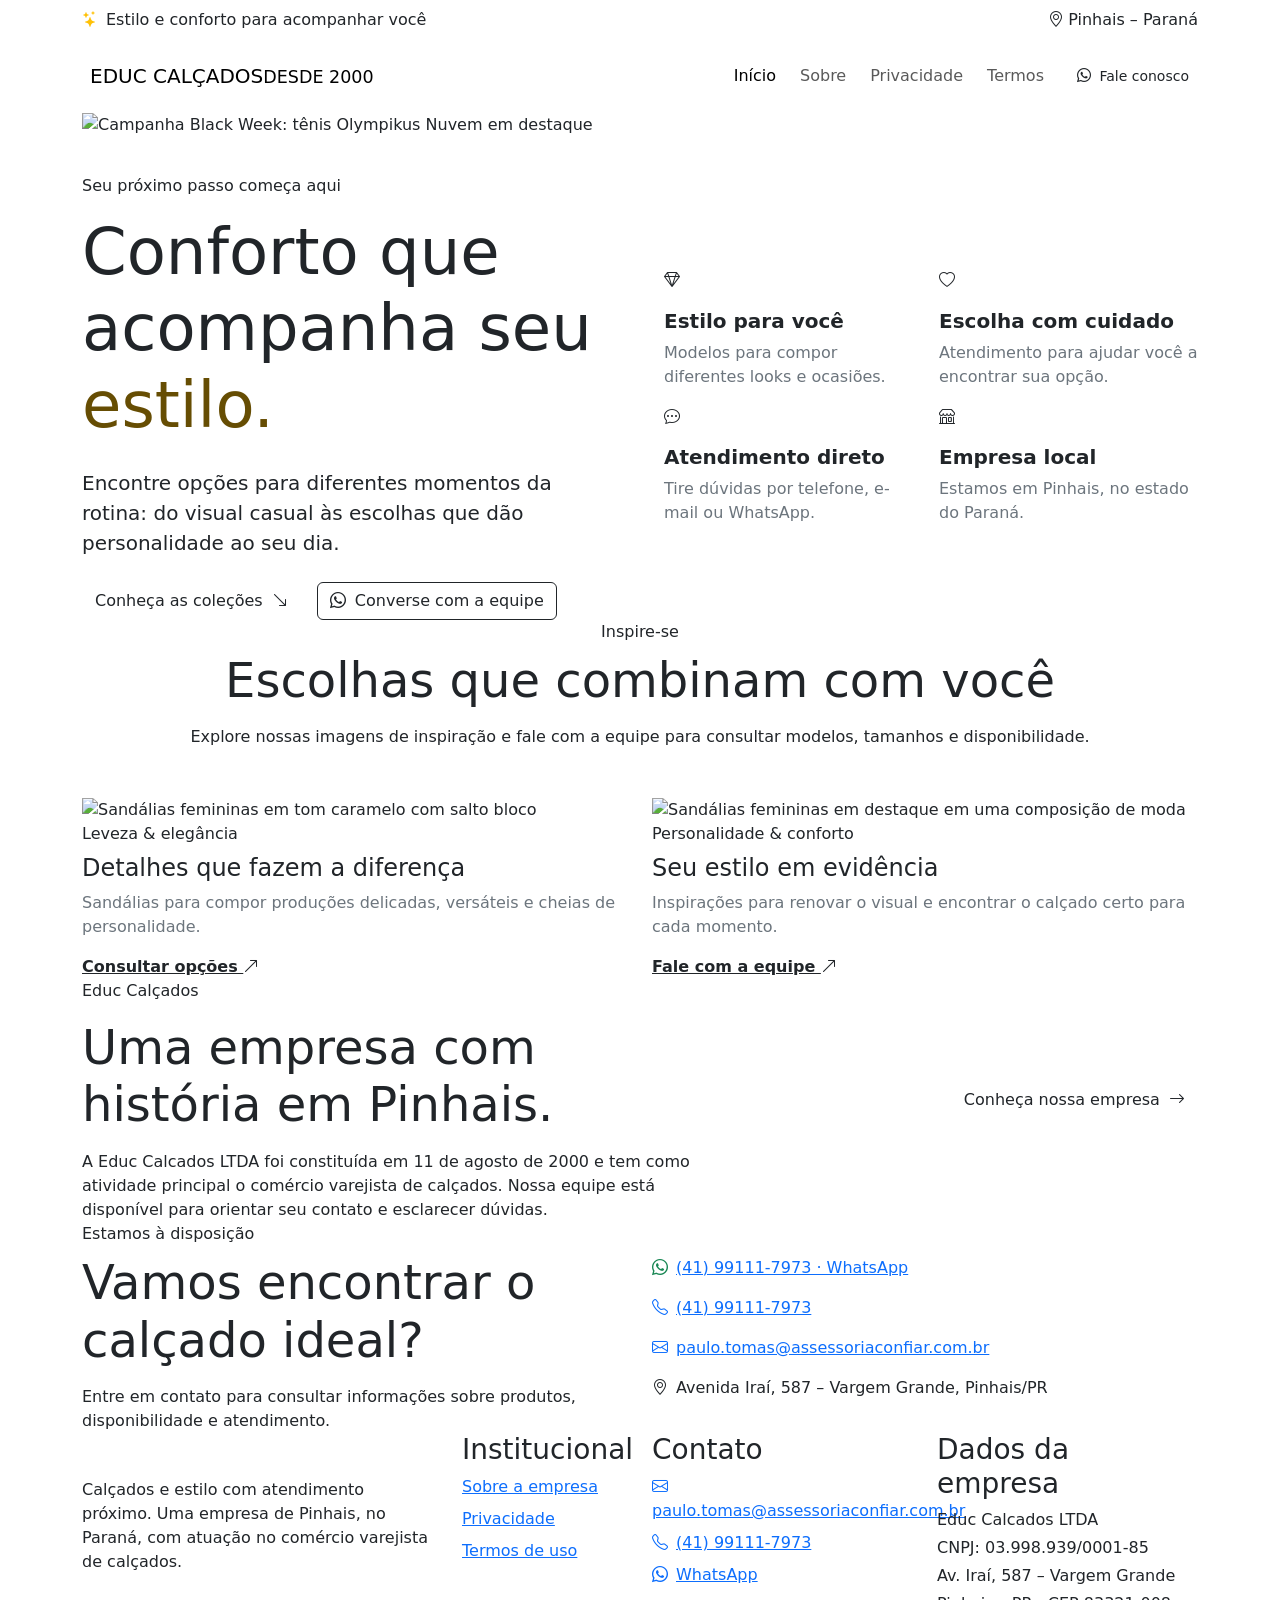
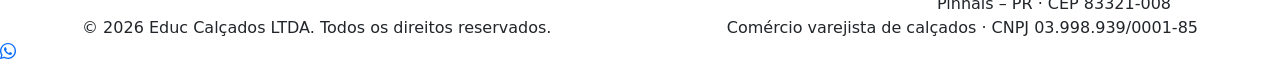
==== index.html @ 7429cdba "Rename index (1).html to index.html" ====
<!doctype html>
<html lang="pt-BR">
<head>
  <meta charset="utf-8">
  <meta name="viewport" content="width=device-width, initial-scale=1">
  <title>Educ Calçados | Estilo e conforto em Pinhais</title>
  <meta name="description" content="Educ Calçados LTDA: conheça a empresa, veja inspirações de calçados e entre em contato com nossa equipe em Pinhais, Paraná.">
  <meta name="theme-color" content="#171717">
  <link rel="preconnect" href="https://cdn.jsdelivr.net">
  <link href="https://cdn.jsdelivr.net/npm/bootstrap@5.3.3/dist/css/bootstrap.min.css" rel="stylesheet">
  <link href="https://cdn.jsdelivr.net/npm/bootstrap-icons@1.11.3/font/bootstrap-icons.min.css" rel="stylesheet">
  <link href="assets/css/style.css" rel="stylesheet">
</head>
<body>
  <div class="topline py-2">
    <div class="container d-flex justify-content-between align-items-center gap-2 flex-wrap">
      <span><i class="bi bi-stars text-warning me-2"></i>Estilo e conforto para acompanhar você</span>
      <span><i class="bi bi-geo-alt me-1"></i>Pinhais – Paraná</span>
    </div>
  </div>
  <nav class="navbar navbar-expand-lg sticky-top">
    <div class="container py-2">
      <a class="navbar-brand d-flex align-items-center gap-2" href="index.html" aria-label="Educ Calçados - início">
        <span class="brand-mark"><i class="bi bi-footprint"></i></span>
        <span class="brand-name">EDUC CALÇADOS<small>DESDE 2000</small></span>
      </a>
      <button class="navbar-toggler" type="button" data-bs-toggle="collapse" data-bs-target="#mainNav" aria-controls="mainNav" aria-expanded="false" aria-label="Abrir menu">
        <span class="navbar-toggler-icon"></span>
      </button>
      <div class="collapse navbar-collapse" id="mainNav">
        <ul class="navbar-nav ms-auto align-items-lg-center gap-lg-2">
          <li class="nav-item"><a class="nav-link active" href="index.html">Início</a></li>
<li class="nav-item"><a class="nav-link " href="sobre.html">Sobre</a></li>
<li class="nav-item"><a class="nav-link " href="politica-de-privacidade.html">Privacidade</a></li>
<li class="nav-item"><a class="nav-link " href="termos-de-uso.html">Termos</a></li>
          <li class="nav-item ms-lg-2"><a class="btn btn-gold btn-sm" href="https://api.whatsapp.com/send?phone=5541991117973" target="_blank" rel="noopener"><i class="bi bi-whatsapp me-1"></i> Fale conosco</a></li>
        </ul>
      </div>
    </div>
  </nav>
  
<main>
  <section class="hero">
    <div class="container">
      <img class="hero-banner" src="assets/img/black-week.webp" alt="Campanha Black Week: tênis Olympikus Nuvem em destaque">
      <p class="text-center text-white-50 small mt-3 mb-0">Consulte disponibilidade, numeração e condições diretamente com nossa equipe.</p>
    </div>
  </section>

  <section class="section-pad">
    <div class="container">
      <div class="row align-items-center g-4 g-lg-5">
        <div class="col-lg-6">
          <span class="eyebrow">Seu próximo passo começa aqui</span>
          <h1 class="section-title display-3 mt-3 mb-4">Conforto que acompanha seu <span class="text-warning-emphasis">estilo.</span></h1>
          <p class="lead lead-muted">Encontre opções para diferentes momentos da rotina: do visual casual às escolhas que dão personalidade ao seu dia.</p>
          <div class="d-flex flex-wrap gap-3 mt-4">
            <a class="btn btn-gold" href="#colecoes">Conheça as coleções <i class="bi bi-arrow-down-right ms-1"></i></a>
            <a class="btn btn-outline-dark" href="https://api.whatsapp.com/send?phone=5541991117973" target="_blank" rel="noopener"><i class="bi bi-whatsapp me-1"></i> Converse com a equipe</a>
          </div>
        </div>
        <div class="col-lg-6">
          <div class="row g-3">
            <div class="col-6"><div class="feature-card"><div class="icon-tile mb-3"><i class="bi bi-gem"></i></div><h2 class="h5 fw-bold">Estilo para você</h2><p class="text-secondary mb-0">Modelos para compor diferentes looks e ocasiões.</p></div></div>
            <div class="col-6"><div class="feature-card"><div class="icon-tile mb-3"><i class="bi bi-heart"></i></div><h2 class="h5 fw-bold">Escolha com cuidado</h2><p class="text-secondary mb-0">Atendimento para ajudar você a encontrar sua opção.</p></div></div>
            <div class="col-6"><div class="feature-card"><div class="icon-tile mb-3"><i class="bi bi-chat-dots"></i></div><h2 class="h5 fw-bold">Atendimento direto</h2><p class="text-secondary mb-0">Tire dúvidas por telefone, e-mail ou WhatsApp.</p></div></div>
            <div class="col-6"><div class="feature-card"><div class="icon-tile mb-3"><i class="bi bi-shop"></i></div><h2 class="h5 fw-bold">Empresa local</h2><p class="text-secondary mb-0">Estamos em Pinhais, no estado do Paraná.</p></div></div>
          </div>
        </div>
      </div>
    </div>
  </section>

  <section class="section-pad pt-0" id="colecoes">
    <div class="container">
      <div class="text-center mb-5">
        <span class="eyebrow">Inspire-se</span>
        <h2 class="section-title display-5 mt-2">Escolhas que combinam com você</h2>
        <p class="lead-muted mx-auto mt-3">Explore nossas imagens de inspiração e fale com a equipe para consultar modelos, tamanhos e disponibilidade.</p>
      </div>
      <div class="row g-4">
        <div class="col-md-6 col-lg-6">
          <article class="category-card">
            <img src="assets/img/primavera.webp" alt="Sandálias femininas em tom caramelo com salto bloco">
            <div class="category-copy"><span class="eyebrow">Leveza & elegância</span><h3 class="h4 mt-2">Detalhes que fazem a diferença</h3><p class="text-secondary">Sandálias para compor produções delicadas, versáteis e cheias de personalidade.</p><a class="fw-bold text-dark" href="https://api.whatsapp.com/send?phone=5541991117973" target="_blank" rel="noopener">Consultar opções <i class="bi bi-arrow-up-right"></i></a></div>
          </article>
        </div>
        <div class="col-md-6 col-lg-6">
          <article class="category-card">
            <img src="assets/img/verao.webp" alt="Sandálias femininas em destaque em uma composição de moda">
            <div class="category-copy"><span class="eyebrow">Personalidade & conforto</span><h3 class="h4 mt-2">Seu estilo em evidência</h3><p class="text-secondary">Inspirações para renovar o visual e encontrar o calçado certo para cada momento.</p><a class="fw-bold text-dark" href="https://api.whatsapp.com/send?phone=5541991117973" target="_blank" rel="noopener">Fale com a equipe <i class="bi bi-arrow-up-right"></i></a></div>
          </article>
        </div>
      </div>
    </div>
  </section>

  <section class="dark-band section-pad">
    <div class="container">
      <div class="row align-items-center g-4">
        <div class="col-lg-7">
          <span class="eyebrow">Educ Calçados</span>
          <h2 class="section-title display-5 mt-3 mb-3">Uma empresa com história em Pinhais.</h2>
          <p class="lead-muted mb-0">A Educ Calcados LTDA foi constituída em 11 de agosto de 2000 e tem como atividade principal o comércio varejista de calçados. Nossa equipe está disponível para orientar seu contato e esclarecer dúvidas.</p>
        </div>
        <div class="col-lg-5 text-lg-end">
          <a class="btn btn-gold" href="sobre.html">Conheça nossa empresa <i class="bi bi-arrow-right ms-1"></i></a>
        </div>
      </div>
    </div>
  </section>

  <section class="section-pad">
    <div class="container">
      <div class="contact-panel">
        <div class="row align-items-center g-4">
          <div class="col-lg-6">
            <span class="eyebrow">Estamos à disposição</span>
            <h2 class="section-title display-5 mt-2">Vamos encontrar o calçado ideal?</h2>
            <p class="lead-muted mt-3 mb-0">Entre em contato para consultar informações sobre produtos, disponibilidade e atendimento.</p>
          </div>
          <div class="col-lg-6">
            <div class="d-grid gap-3">
              <a class="contact-link" href="https://api.whatsapp.com/send?phone=5541991117973" target="_blank" rel="noopener"><i class="bi bi-whatsapp me-2 text-success"></i>(41) 99111-7973 · WhatsApp</a>
              <a class="contact-link" href="tel:+5541991117973"><i class="bi bi-telephone me-2"></i>(41) 99111-7973</a>
              <a class="contact-link" href="mailto:paulo.tomas@assessoriaconfiar.com.br"><i class="bi bi-envelope me-2"></i>paulo.tomas@assessoriaconfiar.com.br</a>
              <span class="contact-link"><i class="bi bi-geo-alt me-2"></i>Avenida Iraí, 587 – Vargem Grande, Pinhais/PR</span>
            </div>
          </div>
        </div>
      </div>
    </div>
  </section>
</main>

  <footer class="site-footer">
    <div class="container">
      <div class="row g-4">
        <div class="col-lg-4">
          <a class="d-inline-flex align-items-center gap-2 text-white mb-3" href="index.html">
            <span class="brand-mark"><i class="bi bi-footprint"></i></span><span class="brand-name">EDUC CALÇADOS<small>DESDE 2000</small></span>
          </a>
          <p class="mb-0">Calçados e estilo com atendimento próximo. Uma empresa de Pinhais, no Paraná, com atuação no comércio varejista de calçados.</p>
        </div>
        <div class="col-6 col-lg-2">
          <h3>Institucional</h3>
          <ul class="list-unstyled d-grid gap-2">
            <li><a href="sobre.html">Sobre a empresa</a></li>
            <li><a href="politica-de-privacidade.html">Privacidade</a></li>
            <li><a href="termos-de-uso.html">Termos de uso</a></li>
          </ul>
        </div>
        <div class="col-6 col-lg-3">
          <h3>Contato</h3>
          <ul class="list-unstyled d-grid gap-2">
            <li><a href="mailto:paulo.tomas@assessoriaconfiar.com.br"><i class="bi bi-envelope me-2"></i>paulo.tomas@assessoriaconfiar.com.br</a></li>
            <li><a href="tel:+5541991117973"><i class="bi bi-telephone me-2"></i>(41) 99111-7973</a></li>
            <li><a href="https://api.whatsapp.com/send?phone=5541991117973" target="_blank" rel="noopener"><i class="bi bi-whatsapp me-2"></i>WhatsApp</a></li>
          </ul>
        </div>
        <div class="col-lg-3">
          <h3>Dados da empresa</h3>
          <p class="mb-1">Educ Calcados LTDA</p>
          <p class="mb-1">CNPJ: 03.998.939/0001-85</p>
          <p class="mb-1">Av. Iraí, 587 – Vargem Grande</p>
          <p class="mb-0">Pinhais – PR · CEP 83321-008</p>
        </div>
      </div>
      <div class="footer-bottom d-flex flex-column flex-md-row justify-content-between gap-2">
        <span>© <span id="currentYear">2026</span> Educ Calçados LTDA. Todos os direitos reservados.</span>
        <span>Comércio varejista de calçados · CNPJ 03.998.939/0001-85</span>
      </div>
    </div>
  </footer>
  <a class="whatsapp-float" href="https://api.whatsapp.com/send?phone=5541991117973" target="_blank" rel="noopener" aria-label="Fale com a Educ Calçados pelo WhatsApp"><i class="bi bi-whatsapp"></i></a>
  <script src="https://cdn.jsdelivr.net/npm/bootstrap@5.3.3/dist/js/bootstrap.bundle.min.js"></script>
  <script>document.getElementById('currentYear').textContent = new Date().getFullYear();</script>
</body>
</html>
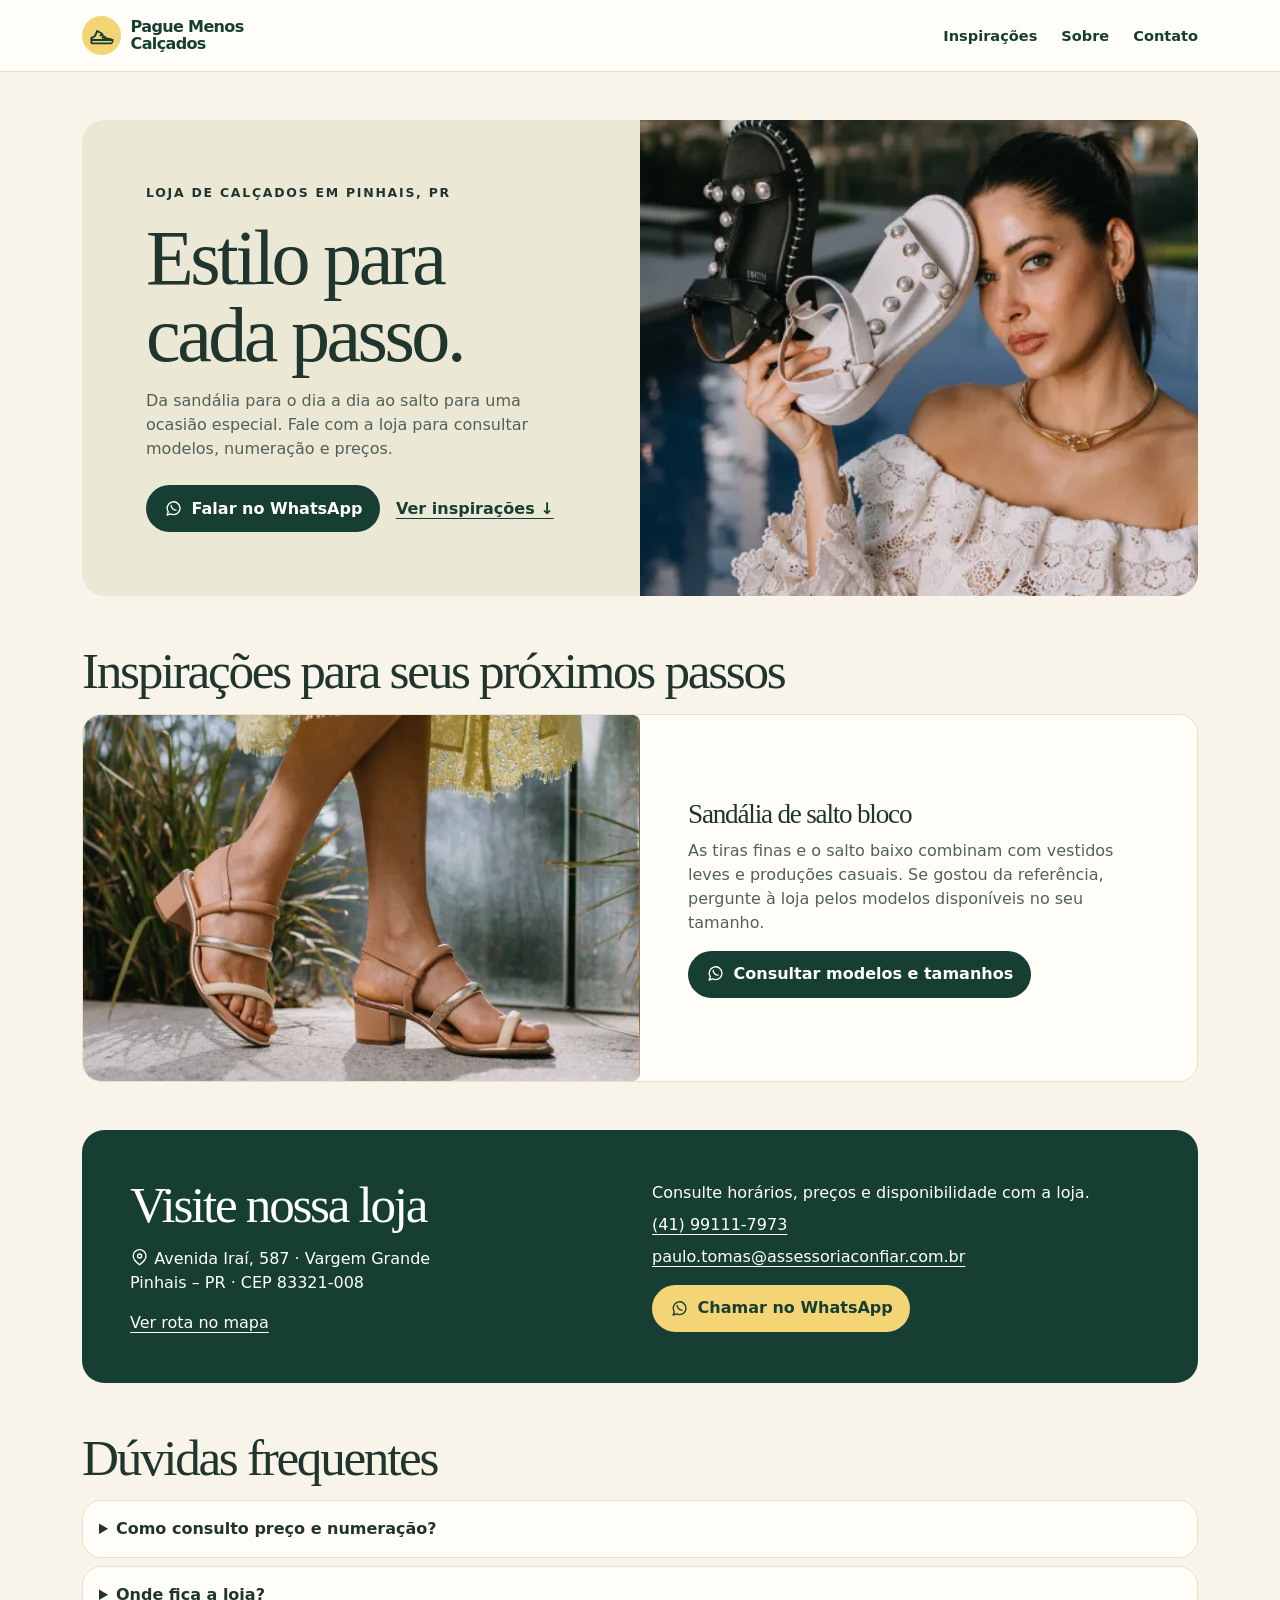
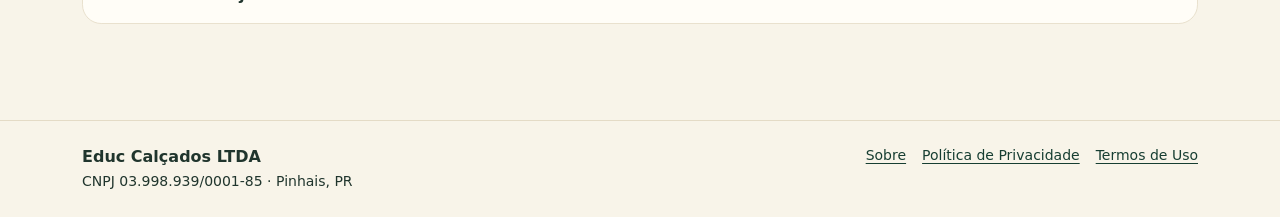
==== commit 75bd6bb1: "Add files via upload" ====
--- a/index.html
+++ b/index.html
@@ -1,179 +1,78 @@
 <!doctype html>
 <html lang="pt-BR">
 <head>
-  <meta charset="utf-8">
-  <meta name="viewport" content="width=device-width, initial-scale=1">
-  <title>Educ Calçados | Estilo e conforto em Pinhais</title>
-  <meta name="description" content="Educ Calçados LTDA: conheça a empresa, veja inspirações de calçados e entre em contato com nossa equipe em Pinhais, Paraná.">
-  <meta name="theme-color" content="#171717">
-  <link rel="preconnect" href="https://cdn.jsdelivr.net">
-  <link href="https://cdn.jsdelivr.net/npm/bootstrap@5.3.3/dist/css/bootstrap.min.css" rel="stylesheet">
-  <link href="https://cdn.jsdelivr.net/npm/bootstrap-icons@1.11.3/font/bootstrap-icons.min.css" rel="stylesheet">
-  <link href="assets/css/style.css" rel="stylesheet">
+<meta charset="utf-8">
+<meta name="viewport" content="width=device-width, initial-scale=1">
+<title>Loja de calçados em Pinhais | Pague Menos Calçados</title>
+<meta name="description" content="Conheça a Pague Menos Calçados em Pinhais, PR. Veja inspirações de calçados e consulte modelos, tamanhos e preços pelo WhatsApp.">
+<meta name="theme-color" content="#173e32">
+<link rel="stylesheet" href="assets/bootstrap.min.css">
+<link rel="stylesheet" href="assets/site.css">
 </head>
 <body>
-  <div class="topline py-2">
-    <div class="container d-flex justify-content-between align-items-center gap-2 flex-wrap">
-      <span><i class="bi bi-stars text-warning me-2"></i>Estilo e conforto para acompanhar você</span>
-      <span><i class="bi bi-geo-alt me-1"></i>Pinhais – Paraná</span>
+<a class="visually-hidden-focusable position-absolute bg-white p-2" href="#conteudo">Pular para o conteúdo</a>
+<header>
+  <div class="container py-3 d-flex flex-wrap align-items-center justify-content-between gap-3">
+    <a class="brand" href="index.html"><svg class="icon" viewBox="0 0 24 24" fill="none" stroke="currentColor" stroke-width="1.7" stroke-linecap="round" stroke-linejoin="round" aria-hidden="true"><path d="M3 14c3 0 4-2 5-6l4 2 2 4 5 1a3 3 0 0 1 3 3v1H3zM3 16h19M11 12l2-1M13 14l2-1"/></svg> Pague Menos<br>Calçados</a>
+    <nav class="nav-links d-flex flex-wrap gap-3 gap-md-4" aria-label="Menu principal">
+      <a href="index.html#inspiracoes">Inspirações</a>
+      <a href="sobre.html">Sobre</a>
+      <a href="index.html#contato">Contato</a>
+    </nav>
+  </div>
+</header>
+
+<main id="conteudo" class="container py-4 py-lg-5">
+  <section class="hero row g-0 align-items-stretch">
+    <div class="col-lg-6 hero-copy align-self-center">
+      <p class="eyebrow mb-3">Loja de calçados em Pinhais, PR</p>
+      <h1>Estilo para cada passo.</h1>
+      <p class="mt-3 mb-4 muted">Da sandália para o dia a dia ao salto para uma ocasião especial. Fale com a loja para consultar modelos, numeração e preços.</p>
+      <div class="d-flex flex-wrap align-items-center gap-3"><a class="button" href="https://wa.me/5541991117973?text=Ol%C3%A1%21%20Gostaria%20de%20informa%C3%A7%C3%B5es%20sobre%20os%20cal%C3%A7ados%20e%20a%20disponibilidade%20de%20numera%C3%A7%C3%A3o."><svg class="icon" viewBox="0 0 24 24" fill="none" stroke="currentColor" stroke-width="1.7" stroke-linecap="round" stroke-linejoin="round" aria-hidden="true"><path d="M20 11.5a8 8 0 0 1-8 8c-1.3 0-2.5-.3-3.6-.8L4 20l1.3-4.1A8 8 0 1 1 20 11.5Z"/><path d="M9 8c0 3 3 6 6 6"/></svg> Falar no WhatsApp</a><a class="fw-semibold" href="#inspiracoes">Ver inspirações ↓</a></div>
     </div>
-  </div>
-  <nav class="navbar navbar-expand-lg sticky-top">
-    <div class="container py-2">
-      <a class="navbar-brand d-flex align-items-center gap-2" href="index.html" aria-label="Educ Calçados - início">
-        <span class="brand-mark"><i class="bi bi-footprint"></i></span>
-        <span class="brand-name">EDUC CALÇADOS<small>DESDE 2000</small></span>
-      </a>
-      <button class="navbar-toggler" type="button" data-bs-toggle="collapse" data-bs-target="#mainNav" aria-controls="mainNav" aria-expanded="false" aria-label="Abrir menu">
-        <span class="navbar-toggler-icon"></span>
-      </button>
-      <div class="collapse navbar-collapse" id="mainNav">
-        <ul class="navbar-nav ms-auto align-items-lg-center gap-lg-2">
-          <li class="nav-item"><a class="nav-link active" href="index.html">Início</a></li>
-<li class="nav-item"><a class="nav-link " href="sobre.html">Sobre</a></li>
-<li class="nav-item"><a class="nav-link " href="politica-de-privacidade.html">Privacidade</a></li>
-<li class="nav-item"><a class="nav-link " href="termos-de-uso.html">Termos</a></li>
-          <li class="nav-item ms-lg-2"><a class="btn btn-gold btn-sm" href="https://api.whatsapp.com/send?phone=5541991117973" target="_blank" rel="noopener"><i class="bi bi-whatsapp me-1"></i> Fale conosco</a></li>
-        </ul>
-      </div>
-    </div>
-  </nav>
-  
-<main>
-  <section class="hero">
-    <div class="container">
-      <img class="hero-banner" src="assets/img/black-week.webp" alt="Campanha Black Week: tênis Olympikus Nuvem em destaque">
-      <p class="text-center text-white-50 small mt-3 mb-0">Consulte disponibilidade, numeração e condições diretamente com nossa equipe.</p>
-    </div>
+    <div class="col-lg-6"><img class="hero-photo" src="assets/verao.webp" width="581" height="382" fetchpriority="high" alt="Mulher segurando sandálias preta e branca com detalhes metálicos"></div>
   </section>
-
-  <section class="section-pad">
-    <div class="container">
-      <div class="row align-items-center g-4 g-lg-5">
-        <div class="col-lg-6">
-          <span class="eyebrow">Seu próximo passo começa aqui</span>
-          <h1 class="section-title display-3 mt-3 mb-4">Conforto que acompanha seu <span class="text-warning-emphasis">estilo.</span></h1>
-          <p class="lead lead-muted">Encontre opções para diferentes momentos da rotina: do visual casual às escolhas que dão personalidade ao seu dia.</p>
-          <div class="d-flex flex-wrap gap-3 mt-4">
-            <a class="btn btn-gold" href="#colecoes">Conheça as coleções <i class="bi bi-arrow-down-right ms-1"></i></a>
-            <a class="btn btn-outline-dark" href="https://api.whatsapp.com/send?phone=5541991117973" target="_blank" rel="noopener"><i class="bi bi-whatsapp me-1"></i> Converse com a equipe</a>
-          </div>
-        </div>
-        <div class="col-lg-6">
-          <div class="row g-3">
-            <div class="col-6"><div class="feature-card"><div class="icon-tile mb-3"><i class="bi bi-gem"></i></div><h2 class="h5 fw-bold">Estilo para você</h2><p class="text-secondary mb-0">Modelos para compor diferentes looks e ocasiões.</p></div></div>
-            <div class="col-6"><div class="feature-card"><div class="icon-tile mb-3"><i class="bi bi-heart"></i></div><h2 class="h5 fw-bold">Escolha com cuidado</h2><p class="text-secondary mb-0">Atendimento para ajudar você a encontrar sua opção.</p></div></div>
-            <div class="col-6"><div class="feature-card"><div class="icon-tile mb-3"><i class="bi bi-chat-dots"></i></div><h2 class="h5 fw-bold">Atendimento direto</h2><p class="text-secondary mb-0">Tire dúvidas por telefone, e-mail ou WhatsApp.</p></div></div>
-            <div class="col-6"><div class="feature-card"><div class="icon-tile mb-3"><i class="bi bi-shop"></i></div><h2 class="h5 fw-bold">Empresa local</h2><p class="text-secondary mb-0">Estamos em Pinhais, no estado do Paraná.</p></div></div>
-          </div>
-        </div>
+  <section class="my-5" id="inspiracoes" aria-labelledby="titulo-inspiracoes">
+    <h2 id="titulo-inspiracoes" class="mb-3">Inspirações para seus próximos passos</h2>
+    <div class="panel row g-0 align-items-stretch">
+      <div class="col-md-6"><img src="assets/primavera.webp" width="581" height="382" loading="lazy" alt="Sandália bege de salto bloco baixo e tiras finas"></div>
+      <div class="col-md-6 p-4 p-lg-5 align-self-center">
+        <h3>Sandália de salto bloco</h3>
+        <p class="muted">As tiras finas e o salto baixo combinam com vestidos leves e produções casuais. Se gostou da referência, pergunte à loja pelos modelos disponíveis no seu tamanho.</p>
+        <a class="button" href="https://wa.me/5541991117973?text=Ol%C3%A1%21%20Gostaria%20de%20informa%C3%A7%C3%B5es%20sobre%20os%20cal%C3%A7ados%20e%20a%20disponibilidade%20de%20numera%C3%A7%C3%A3o."><svg class="icon" viewBox="0 0 24 24" fill="none" stroke="currentColor" stroke-width="1.7" stroke-linecap="round" stroke-linejoin="round" aria-hidden="true"><path d="M20 11.5a8 8 0 0 1-8 8c-1.3 0-2.5-.3-3.6-.8L4 20l1.3-4.1A8 8 0 1 1 20 11.5Z"/><path d="M9 8c0 3 3 6 6 6"/></svg> Consultar modelos e tamanhos</a>
       </div>
     </div>
   </section>
-
-  <section class="section-pad pt-0" id="colecoes">
-    <div class="container">
-      <div class="text-center mb-5">
-        <span class="eyebrow">Inspire-se</span>
-        <h2 class="section-title display-5 mt-2">Escolhas que combinam com você</h2>
-        <p class="lead-muted mx-auto mt-3">Explore nossas imagens de inspiração e fale com a equipe para consultar modelos, tamanhos e disponibilidade.</p>
+  <section class="contact p-4 p-lg-5" id="contato" aria-labelledby="titulo-contato">
+    <div class="row g-4 align-items-center">
+      <div class="col-lg-6">
+        <h2 id="titulo-contato">Visite nossa loja</h2>
+        <address class="mt-3"><svg class="icon" viewBox="0 0 24 24" fill="none" stroke="currentColor" stroke-width="1.7" stroke-linecap="round" stroke-linejoin="round" aria-hidden="true"><path d="M20 10c0 5-8 11-8 11S4 15 4 10a8 8 0 1 1 16 0Z"/><circle cx="12" cy="10" r="2.5"/></svg> Avenida Iraí, 587 · Vargem Grande<br>Pinhais – PR · CEP 83321-008</address>
+        <a class="d-inline-block mt-3" href="https://www.google.com/maps/search/?api=1&amp;query=Avenida%20Ira%C3%AD%20587%2C%20Vargem%20Grande%2C%20Pinhais%20PR%2C%2083321-008">Ver rota no mapa</a>
       </div>
-      <div class="row g-4">
-        <div class="col-md-6 col-lg-6">
-          <article class="category-card">
-            <img src="assets/img/primavera.webp" alt="Sandálias femininas em tom caramelo com salto bloco">
-            <div class="category-copy"><span class="eyebrow">Leveza & elegância</span><h3 class="h4 mt-2">Detalhes que fazem a diferença</h3><p class="text-secondary">Sandálias para compor produções delicadas, versáteis e cheias de personalidade.</p><a class="fw-bold text-dark" href="https://api.whatsapp.com/send?phone=5541991117973" target="_blank" rel="noopener">Consultar opções <i class="bi bi-arrow-up-right"></i></a></div>
-          </article>
-        </div>
-        <div class="col-md-6 col-lg-6">
-          <article class="category-card">
-            <img src="assets/img/verao.webp" alt="Sandálias femininas em destaque em uma composição de moda">
-            <div class="category-copy"><span class="eyebrow">Personalidade & conforto</span><h3 class="h4 mt-2">Seu estilo em evidência</h3><p class="text-secondary">Inspirações para renovar o visual e encontrar o calçado certo para cada momento.</p><a class="fw-bold text-dark" href="https://api.whatsapp.com/send?phone=5541991117973" target="_blank" rel="noopener">Fale com a equipe <i class="bi bi-arrow-up-right"></i></a></div>
-          </article>
-        </div>
+      <div class="col-lg-6">
+        <p class="mb-2">Consulte horários, preços e disponibilidade com a loja.</p>
+        <p class="mb-2"><a href="tel:+5541991117973">(41) 99111-7973</a></p>
+        <p class="mb-3"><a href="mailto:paulo.tomas@assessoriaconfiar.com.br">paulo.tomas@assessoriaconfiar.com.br</a></p>
+        <a class="button warm" href="https://wa.me/5541991117973?text=Ol%C3%A1%21%20Gostaria%20de%20informa%C3%A7%C3%B5es%20sobre%20os%20cal%C3%A7ados%20e%20a%20disponibilidade%20de%20numera%C3%A7%C3%A3o."><svg class="icon" viewBox="0 0 24 24" fill="none" stroke="currentColor" stroke-width="1.7" stroke-linecap="round" stroke-linejoin="round" aria-hidden="true"><path d="M20 11.5a8 8 0 0 1-8 8c-1.3 0-2.5-.3-3.6-.8L4 20l1.3-4.1A8 8 0 1 1 20 11.5Z"/><path d="M9 8c0 3 3 6 6 6"/></svg> Chamar no WhatsApp</a>
       </div>
     </div>
   </section>
-
-  <section class="dark-band section-pad">
-    <div class="container">
-      <div class="row align-items-center g-4">
-        <div class="col-lg-7">
-          <span class="eyebrow">Educ Calçados</span>
-          <h2 class="section-title display-5 mt-3 mb-3">Uma empresa com história em Pinhais.</h2>
-          <p class="lead-muted mb-0">A Educ Calcados LTDA foi constituída em 11 de agosto de 2000 e tem como atividade principal o comércio varejista de calçados. Nossa equipe está disponível para orientar seu contato e esclarecer dúvidas.</p>
-        </div>
-        <div class="col-lg-5 text-lg-end">
-          <a class="btn btn-gold" href="sobre.html">Conheça nossa empresa <i class="bi bi-arrow-right ms-1"></i></a>
-        </div>
-      </div>
-    </div>
-  </section>
-
-  <section class="section-pad">
-    <div class="container">
-      <div class="contact-panel">
-        <div class="row align-items-center g-4">
-          <div class="col-lg-6">
-            <span class="eyebrow">Estamos à disposição</span>
-            <h2 class="section-title display-5 mt-2">Vamos encontrar o calçado ideal?</h2>
-            <p class="lead-muted mt-3 mb-0">Entre em contato para consultar informações sobre produtos, disponibilidade e atendimento.</p>
-          </div>
-          <div class="col-lg-6">
-            <div class="d-grid gap-3">
-              <a class="contact-link" href="https://api.whatsapp.com/send?phone=5541991117973" target="_blank" rel="noopener"><i class="bi bi-whatsapp me-2 text-success"></i>(41) 99111-7973 · WhatsApp</a>
-              <a class="contact-link" href="tel:+5541991117973"><i class="bi bi-telephone me-2"></i>(41) 99111-7973</a>
-              <a class="contact-link" href="mailto:paulo.tomas@assessoriaconfiar.com.br"><i class="bi bi-envelope me-2"></i>paulo.tomas@assessoriaconfiar.com.br</a>
-              <span class="contact-link"><i class="bi bi-geo-alt me-2"></i>Avenida Iraí, 587 – Vargem Grande, Pinhais/PR</span>
-            </div>
-          </div>
-        </div>
-      </div>
-    </div>
+  <section class="my-5" aria-labelledby="duvidas">
+    <h2 id="duvidas">Dúvidas frequentes</h2>
+    <details class="panel p-3 mt-3"><summary class="fw-semibold">Como consulto preço e numeração?</summary><p class="mt-2 mb-0">Envie uma mensagem com o tipo de calçado e o tamanho que procura. A loja pode informar as opções disponíveis e os preços.</p></details>
+    <details class="panel p-3 mt-2"><summary class="fw-semibold">Onde fica a loja?</summary><p class="mt-2 mb-0">Na Avenida Iraí, 587, bairro Vargem Grande, em Pinhais (PR). Use o link de rota na seção de contato.</p></details>
   </section>
 </main>
-
-  <footer class="site-footer">
-    <div class="container">
-      <div class="row g-4">
-        <div class="col-lg-4">
-          <a class="d-inline-flex align-items-center gap-2 text-white mb-3" href="index.html">
-            <span class="brand-mark"><i class="bi bi-footprint"></i></span><span class="brand-name">EDUC CALÇADOS<small>DESDE 2000</small></span>
-          </a>
-          <p class="mb-0">Calçados e estilo com atendimento próximo. Uma empresa de Pinhais, no Paraná, com atuação no comércio varejista de calçados.</p>
-        </div>
-        <div class="col-6 col-lg-2">
-          <h3>Institucional</h3>
-          <ul class="list-unstyled d-grid gap-2">
-            <li><a href="sobre.html">Sobre a empresa</a></li>
-            <li><a href="politica-de-privacidade.html">Privacidade</a></li>
-            <li><a href="termos-de-uso.html">Termos de uso</a></li>
-          </ul>
-        </div>
-        <div class="col-6 col-lg-3">
-          <h3>Contato</h3>
-          <ul class="list-unstyled d-grid gap-2">
-            <li><a href="mailto:paulo.tomas@assessoriaconfiar.com.br"><i class="bi bi-envelope me-2"></i>paulo.tomas@assessoriaconfiar.com.br</a></li>
-            <li><a href="tel:+5541991117973"><i class="bi bi-telephone me-2"></i>(41) 99111-7973</a></li>
-            <li><a href="https://api.whatsapp.com/send?phone=5541991117973" target="_blank" rel="noopener"><i class="bi bi-whatsapp me-2"></i>WhatsApp</a></li>
-          </ul>
-        </div>
-        <div class="col-lg-3">
-          <h3>Dados da empresa</h3>
-          <p class="mb-1">Educ Calcados LTDA</p>
-          <p class="mb-1">CNPJ: 03.998.939/0001-85</p>
-          <p class="mb-1">Av. Iraí, 587 – Vargem Grande</p>
-          <p class="mb-0">Pinhais – PR · CEP 83321-008</p>
-        </div>
-      </div>
-      <div class="footer-bottom d-flex flex-column flex-md-row justify-content-between gap-2">
-        <span>© <span id="currentYear">2026</span> Educ Calçados LTDA. Todos os direitos reservados.</span>
-        <span>Comércio varejista de calçados · CNPJ 03.998.939/0001-85</span>
-      </div>
-    </div>
-  </footer>
-  <a class="whatsapp-float" href="https://api.whatsapp.com/send?phone=5541991117973" target="_blank" rel="noopener" aria-label="Fale com a Educ Calçados pelo WhatsApp"><i class="bi bi-whatsapp"></i></a>
-  <script src="https://cdn.jsdelivr.net/npm/bootstrap@5.3.3/dist/js/bootstrap.bundle.min.js"></script>
-  <script>document.getElementById('currentYear').textContent = new Date().getFullYear();</script>
+<footer>
+  <div class="container py-4 d-flex flex-wrap justify-content-between align-items-start gap-3">
+    <div><strong>Educ Calçados LTDA</strong><br><span class="small">CNPJ 03.998.939/0001-85 · Pinhais, PR</span></div>
+    <nav class="small d-flex flex-wrap gap-3" aria-label="Links institucionais">
+      <a href="sobre.html">Sobre</a>
+      <a href="politica-de-privacidade.html">Política de Privacidade</a>
+      <a href="termos-de-uso.html">Termos de Uso</a>
+    </nav>
+  </div>
+</footer>
 </body>
 </html>
--- a/assets/site.css
+++ b/assets/site.css
@@ -0,0 +1,33 @@
+:root{--ink:#20352d;--green:#173e32;--cream:#f8f4e9;--yellow:#f4d575;--muted:#4f6259}
+body{background:var(--cream);color:var(--ink);font-family:system-ui,sans-serif}
+a{color:var(--green);text-underline-offset:.22em}
+a:hover{color:#41674e}
+:focus-visible{outline:3px solid #8c5d14;outline-offset:4px}
+header{background:#fffdf7;border-bottom:1px solid #e8dfca}
+.brand{display:inline-flex;align-items:center;gap:.6rem;font-weight:850;letter-spacing:-.04em;text-decoration:none;line-height:1.05}
+.brand svg{padding:6px;background:var(--yellow);border-radius:50%;width:39px;height:39px}
+.nav-links a{font-size:.91rem;font-weight:650;text-decoration:none}
+h1,h2,h3{font-family:Georgia,serif;letter-spacing:-.045em}
+h1{font-size:clamp(2.55rem,6.1vw,5.5rem);line-height:.99}
+h2{font-size:clamp(2rem,4vw,3.5rem);line-height:1.04}
+h3{font-size:1.7rem}
+.eyebrow{font-size:.78rem;letter-spacing:.14em;text-transform:uppercase;font-weight:800}
+.hero{background:#ece8d6;border-radius:1.4rem;overflow:hidden}
+.hero-copy{padding:clamp(1.6rem,5vw,5rem)}
+.hero-photo{width:100%;height:100%;min-height:300px;object-fit:cover;object-position:57% center}
+.button{display:inline-flex;align-items:center;justify-content:center;gap:.55rem;background:var(--green);color:#fff;padding:.72rem 1.1rem;border-radius:999px;text-decoration:none;font-weight:700}
+.button:hover{background:#285442;color:#fff}
+.button.warm{background:var(--yellow);color:var(--green)}
+.button.warm:hover{background:#ffe6a1}
+.icon{width:1.2em;height:1.2em;flex-shrink:0;vertical-align:-.2em}
+.muted{color:var(--muted)}
+.panel{background:#fffdf7;border:1px solid #e9e1ce;border-radius:1.2rem;overflow:hidden}
+.panel img{width:100%;height:100%;object-fit:cover}
+.contact{background:var(--green);color:#fff;border-radius:1.4rem}
+.contact a:not(.button){color:#fff;overflow-wrap:anywhere}
+footer{border-top:1px solid #e4dbc6}
+.legal{max-width:780px}
+.legal h1{font-size:clamp(2.5rem,6vw,4.2rem)}
+.legal h2{font-size:1.65rem;margin-top:2rem}
+.legal p,.legal li{line-height:1.7;overflow-wrap:anywhere}
+address{margin-bottom:0}
